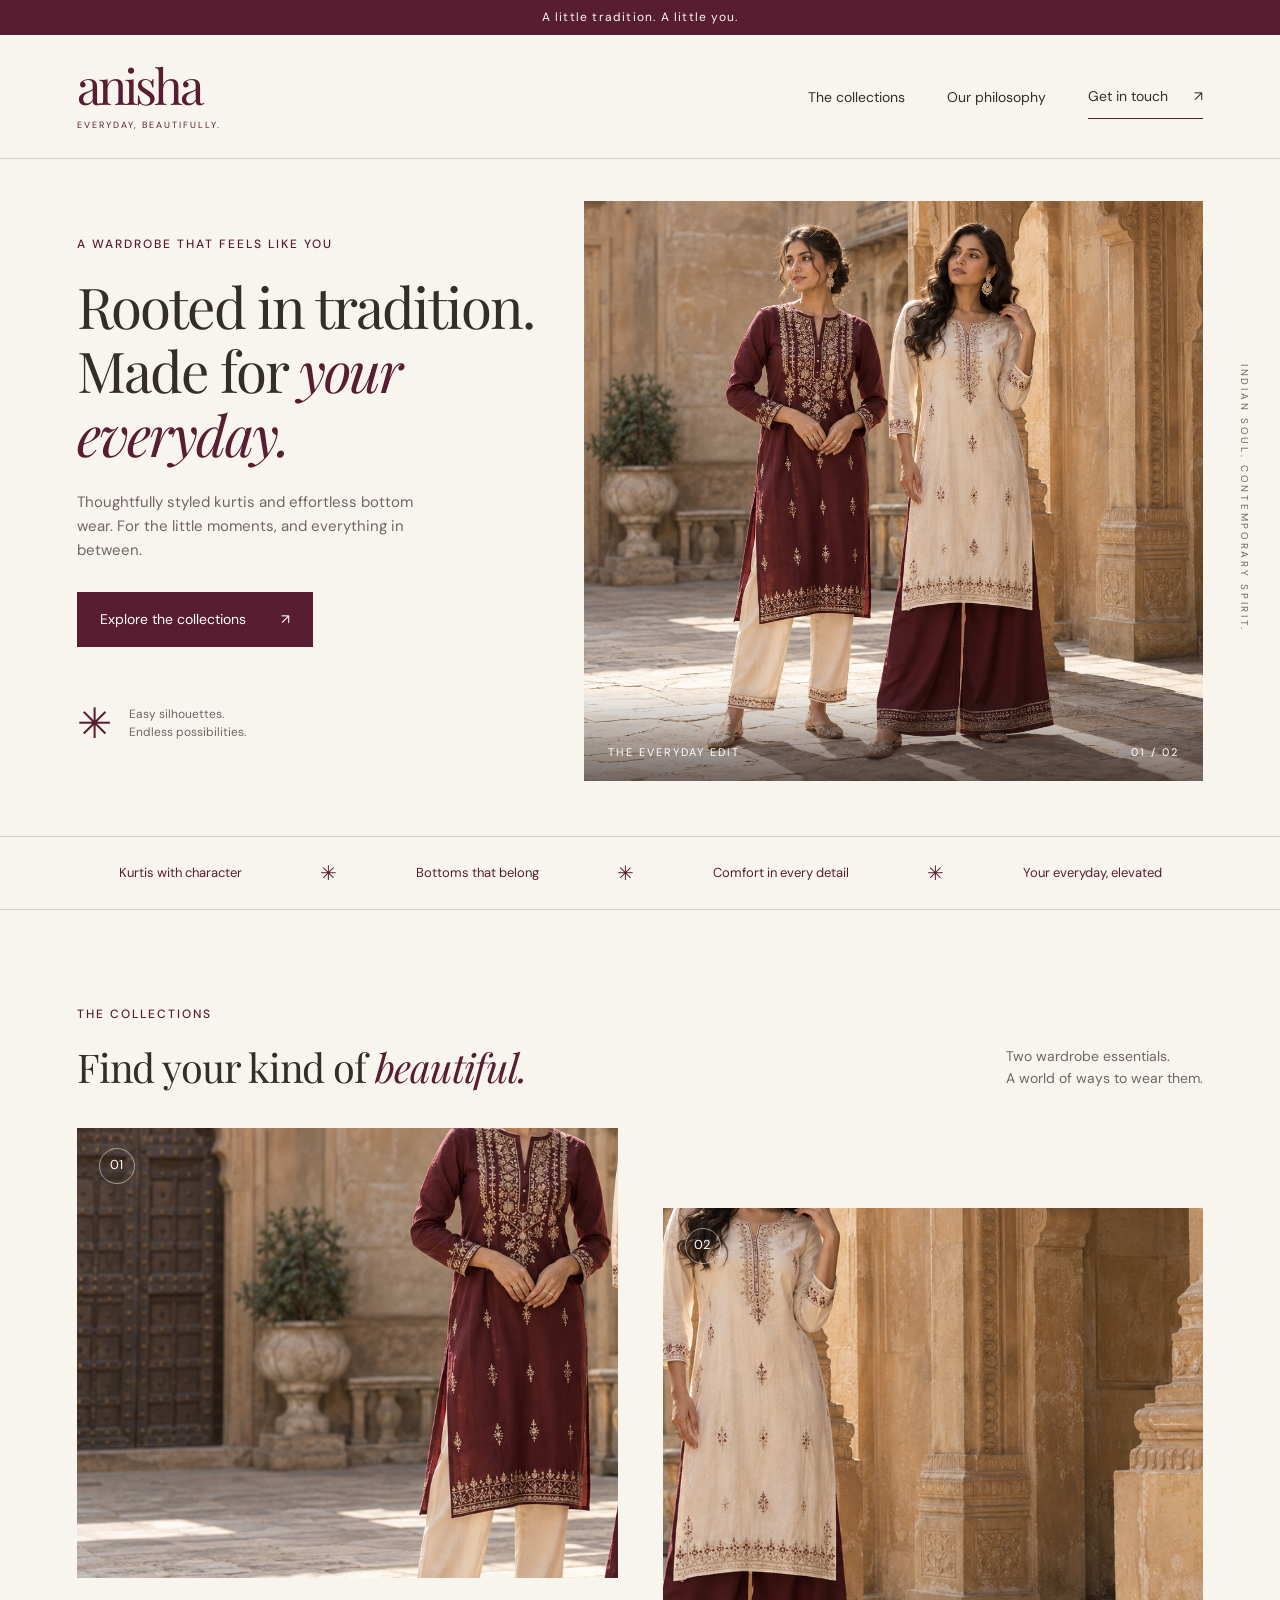
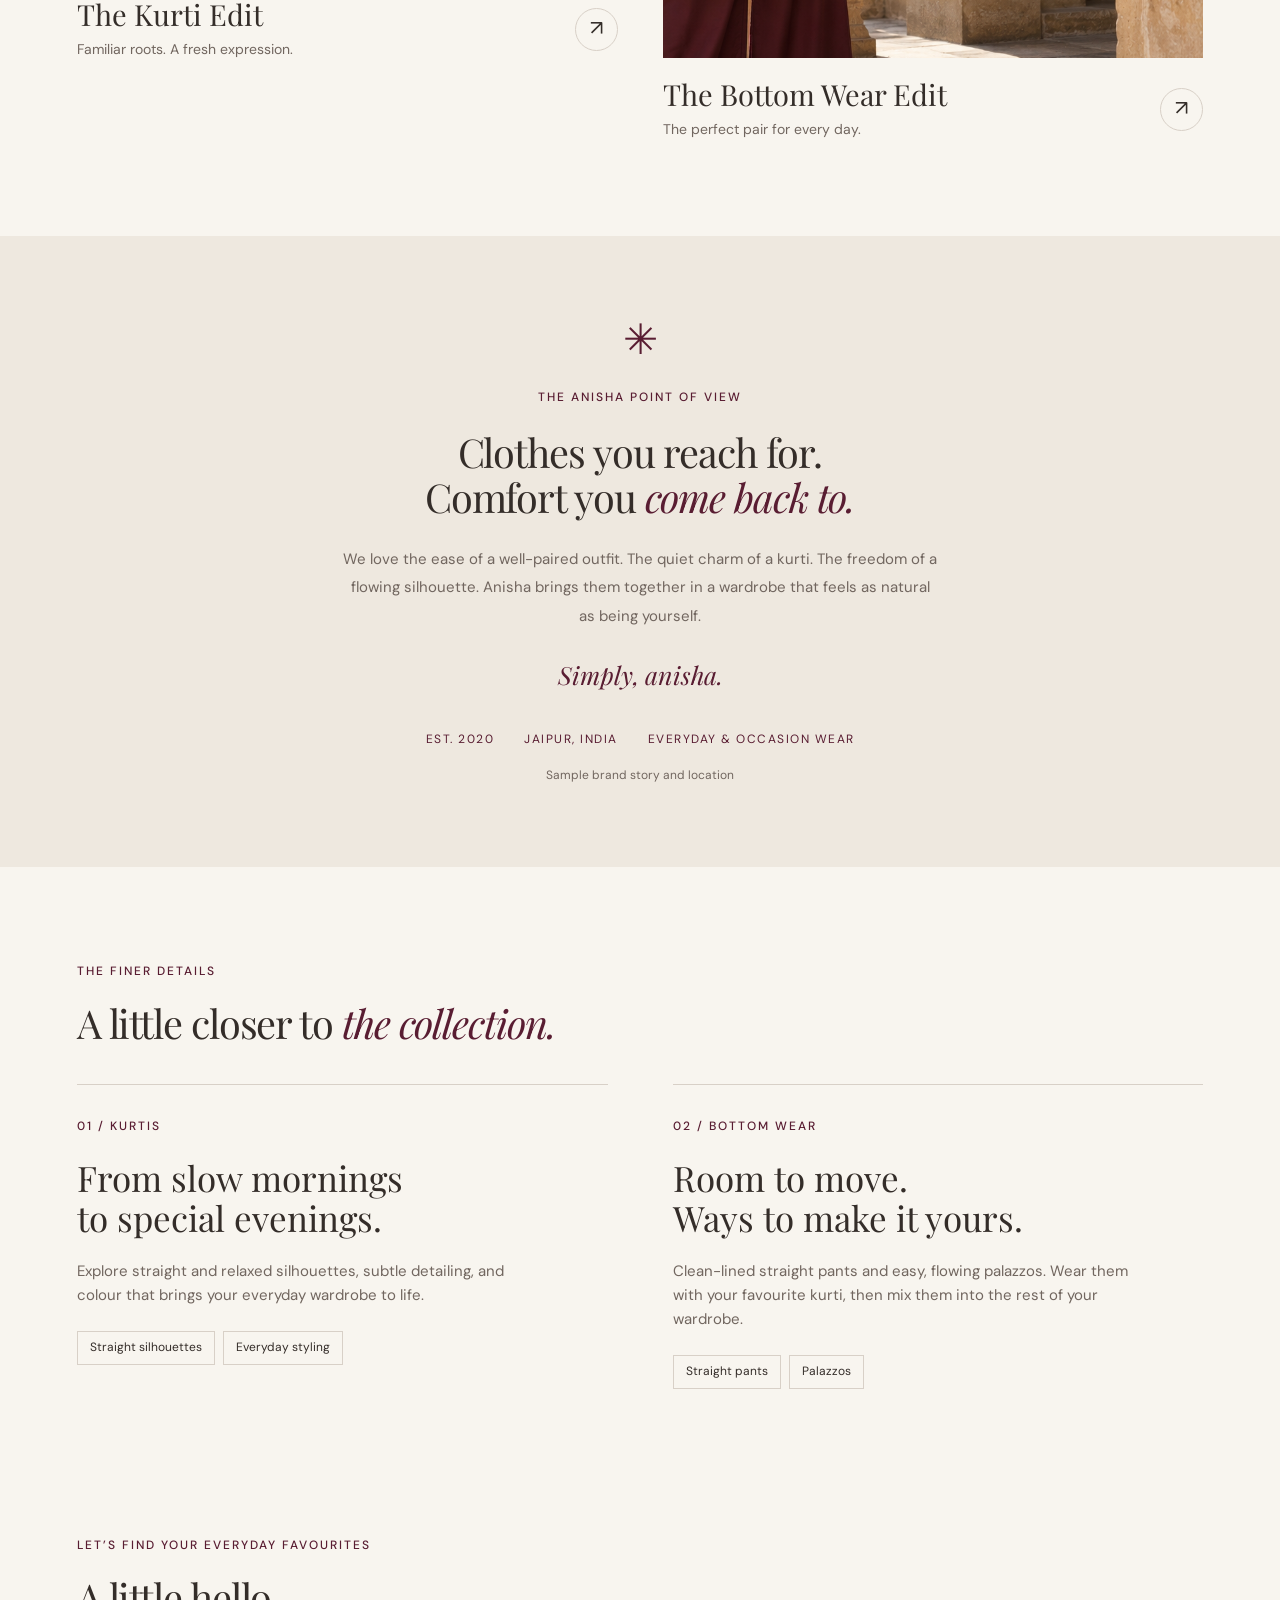
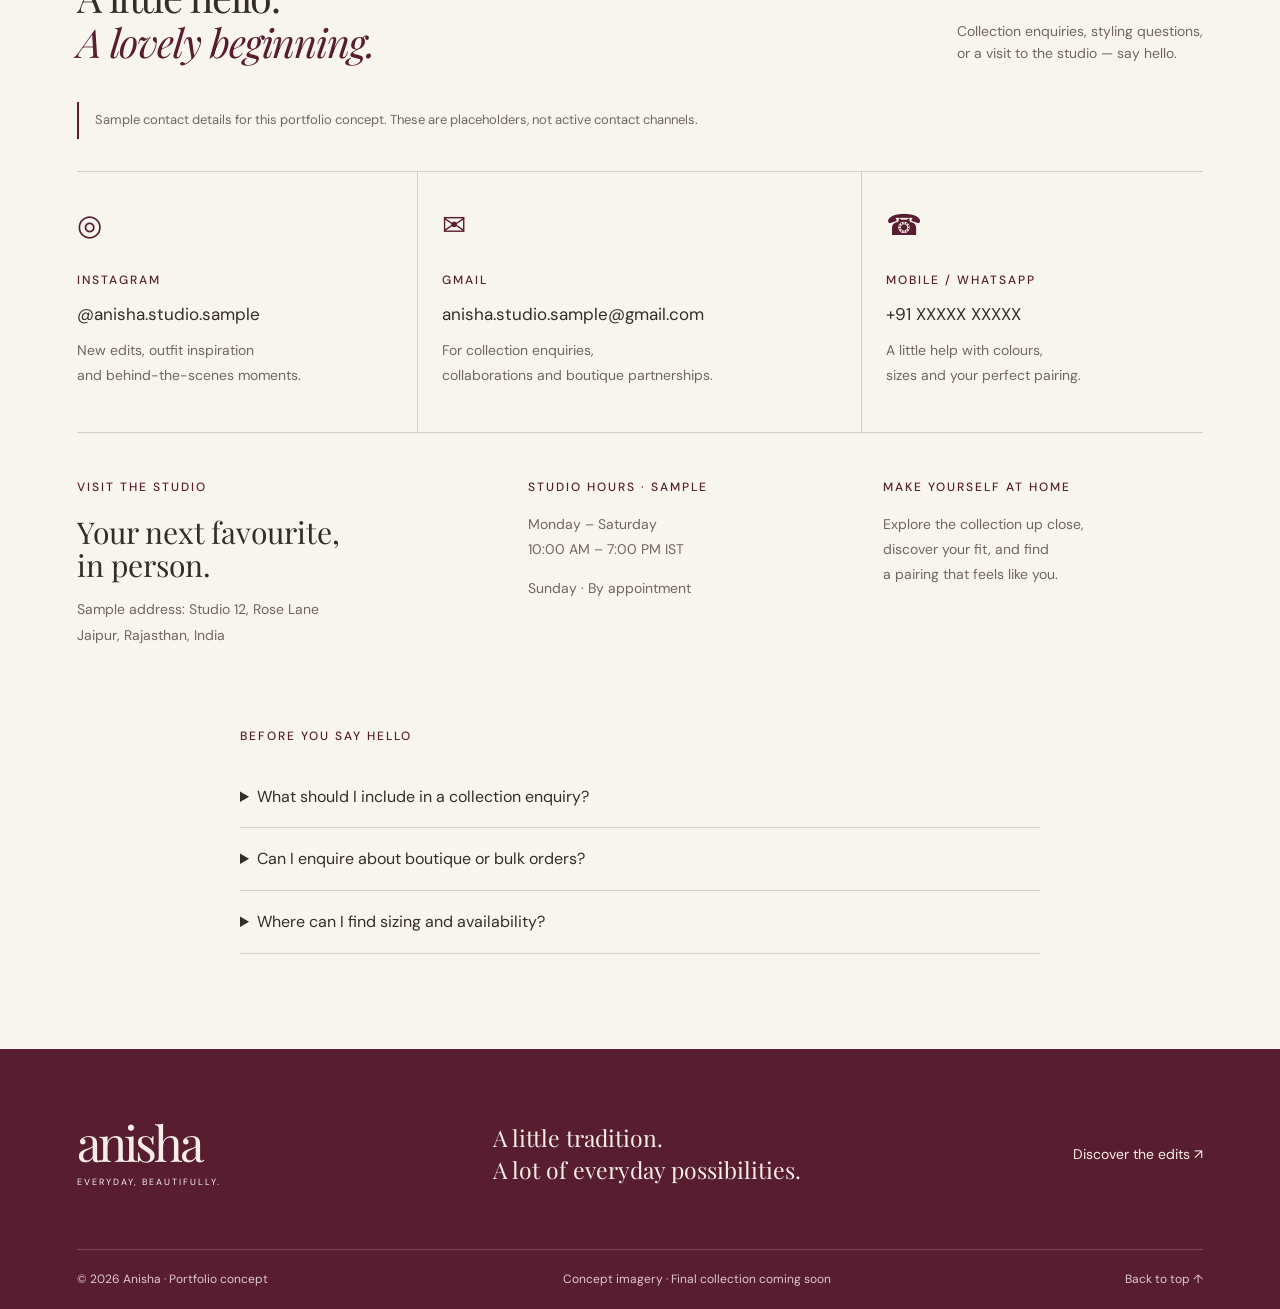
==== index.html @ b3d6064c "Add files via upload first" ====
<!doctype html>
<html lang="en"><head><meta charset="UTF-8"><meta name="viewport" content="width=device-width, initial-scale=1"><title>Anisha — Everyday, beautifully.</title><meta name="description" content="Discover Anisha: an editorial collection of kurtis, straight pants and flowing palazzos."><link rel="stylesheet" href="style.css"></head>
<body><a class="skip" href="#collections">Skip to collections</a><div class="announcement">A little tradition. A little you.</div><header><a class="logo" href="#" aria-label="Anisha home">anisha<span>EVERYDAY, BEAUTIFULLY.</span></a><nav aria-label="Main navigation"><a href="#collections">The collections</a><a href="#philosophy">Our philosophy</a><a class="nav-cta" href="#contact">Get in touch <span>↗</span></a></nav></header>
<main><section class="hero"><div class="hero-copy"><span class="eyebrow">A WARDROBE THAT FEELS LIKE YOU</span><h1>Rooted in tradition.<br>Made for <em>your<br>everyday.</em></h1><p>Thoughtfully styled kurtis and effortless bottom wear. For the little moments, and everything in between.</p><a class="button" href="#collections">Explore the collections <span>↗</span></a><div class="hero-note"><span class="flower">✳</span><span>Easy silhouettes.<br>Endless possibilities.</span></div></div><div class="hero-photo"><img src="editorial.png" alt="Two women styling a burgundy kurti with ivory straight pants and an ivory kurti with wine palazzos" fetchpriority="high"><span class="photo-caption">THE EVERYDAY EDIT <i>01 / 02</i></span></div><div class="vertical">INDIAN SOUL. CONTEMPORARY SPIRIT.</div></section>
<div class="ribbon"><span>Kurtis with character</span><b>✳</b><span>Bottoms that belong</span><b>✳</b><span>Comfort in every detail</span><b>✳</b><span>Your everyday, elevated</span></div>
<section class="collections section" id="collections"><div class="section-heading"><div><span class="eyebrow">THE COLLECTIONS</span><h2>Find your kind of <em>beautiful.</em></h2></div><p>Two wardrobe essentials.<br>A world of ways to wear them.</p></div><div class="collection-grid"><article><div class="collection-photo kurti"><img src="editorial.png" alt="Burgundy embroidered kurti paired with ivory trousers" loading="lazy"><span class="number">01</span></div><div class="collection-caption"><div><h3>The Kurti Edit</h3><p>Familiar roots. A fresh expression.</p></div><a href="#kurti-detail" aria-label="Read about the Kurti Edit">↗</a></div></article><article class="bottom-card"><div class="collection-photo bottoms"><img src="editorial.png" alt="Flowing wine palazzo pants styled with a light kurti" loading="lazy"><span class="number">02</span></div><div class="collection-caption"><div><h3>The Bottom Wear Edit</h3><p>The perfect pair for every day.</p></div><a href="#bottom-detail" aria-label="Read about the Bottom Wear Edit">↗</a></div></article></div></section>
<section class="philosophy" id="philosophy"><span class="flower">✳</span><span class="eyebrow">THE ANISHA POINT OF VIEW</span><h2>Clothes you reach for.<br>Comfort you <em>come back to.</em></h2><p>We love the ease of a well-paired outfit. The quiet charm of a kurti. The freedom of a flowing silhouette. Anisha brings them together in a wardrobe that feels as natural as being yourself.</p><span class="signature">Simply, anisha.</span><div class="heritage"><span>EST. 2020</span><span>JAIPUR, INDIA</span><span>EVERYDAY & OCCASION WEAR</span></div><small class="sample-note">Sample brand story and location</small></section>
<section class="section details" id="details"><div class="section-heading"><div><span class="eyebrow">THE FINER DETAILS</span><h2>A little closer to <em>the collection.</em></h2></div></div><div class="detail-grid"><article id="kurti-detail"><span class="eyebrow">01 / KURTIS</span><h3>From slow mornings<br>to special evenings.</h3><p>Explore straight and relaxed silhouettes, subtle detailing, and colour that brings your everyday wardrobe to life.</p><div class="tags"><span>Straight silhouettes</span><span>Everyday styling</span></div></article><article id="bottom-detail"><span class="eyebrow">02 / BOTTOM WEAR</span><h3>Room to move.<br>Ways to make it yours.</h3><p>Clean-lined straight pants and easy, flowing palazzos. Wear them with your favourite kurti, then mix them into the rest of your wardrobe.</p><div class="tags"><span>Straight pants</span><span>Palazzos</span></div></article></div></section><section class="contact section" id="contact"><div class="section-heading"><div><span class="eyebrow">LET’S FIND YOUR EVERYDAY FAVOURITES</span><h2>A little hello.<br><em>A lovely beginning.</em></h2></div><p>Collection enquiries, styling questions,<br>or a visit to the studio — say hello.</p></div><p class="sample-banner">Sample contact details for this portfolio concept. These are placeholders, not active contact channels.</p><div class="contact-grid"><article><span class="contact-icon" aria-hidden="true">◎</span><span class="eyebrow">INSTAGRAM</span><h3>@anisha.studio.sample</h3><p>New edits, outfit inspiration<br>and behind-the-scenes moments.</p></article><article><span class="contact-icon" aria-hidden="true">✉</span><span class="eyebrow">GMAIL</span><h3>anisha.studio.sample@gmail.com</h3><p>For collection enquiries,<br>collaborations and boutique partnerships.</p></article><article><span class="contact-icon" aria-hidden="true">☎</span><span class="eyebrow">MOBILE / WHATSAPP</span><h3>+91 XXXXX XXXXX</h3><p>A little help with colours,<br>sizes and your perfect pairing.</p></article></div><div class="studio-info"><div><span class="eyebrow">VISIT THE STUDIO</span><h3>Your next favourite,<br>in person.</h3><p>Sample address: Studio 12, Rose Lane<br>Jaipur, Rajasthan, India</p></div><div><span class="eyebrow">STUDIO HOURS · SAMPLE</span><p>Monday – Saturday<br>10:00 AM – 7:00 PM IST</p><p>Sunday · By appointment</p></div><div><span class="eyebrow">MAKE YOURSELF AT HOME</span><p>Explore the collection up close,<br>discover your fit, and find<br>a pairing that feels like you.</p></div></div><div class="faq"><span class="eyebrow">BEFORE YOU SAY HELLO</span><details><summary>What should I include in a collection enquiry?</summary><p>Share the style you love, your preferred colour and size, and any date you have in mind. A screenshot of the look helps too.</p></details><details><summary>Can I enquire about boutique or bulk orders?</summary><p>Yes — include the styles, approximate quantities, your location and preferred timeline so the enquiry can be discussed in detail.</p></details><details><summary>Where can I find sizing and availability?</summary><p>Size guides, current availability and order terms will be added with the final collection. The clothing shown here is concept imagery.</p></details></div></section></main>
<footer><div class="footer-top"><a class="logo" href="#">anisha<span>EVERYDAY, BEAUTIFULLY.</span></a><p>A little tradition.<br>A lot of everyday possibilities.</p><a href="#collections">Discover the edits ↗</a></div><div class="footer-bottom"><span>© 2026 Anisha · Portfolio concept</span><span>Concept imagery · Final collection coming soon</span><a href="#">Back to top ↑</a></div></footer></body></html>
---- style.css ----
@import url('https://fonts.googleapis.com/css2?family=DM+Sans:wght@400;500;600&family=Playfair+Display:ital,wght@0,400;0,500;1,400;1,500&display=swap');
:root{--paper:#f8f5ef;--wine:#591d32;--ink:#342d29;--muted:#71665f;--line:#d8d0c7}*{box-sizing:border-box}html{scroll-behavior:smooth;scroll-padding-top:28px}body{margin:0;background:var(--paper);color:var(--ink);font:16px/1.6 'DM Sans',sans-serif}a{color:inherit;text-decoration:none}a:focus-visible{outline:2px solid var(--wine);outline-offset:6px}.skip{position:fixed;top:-100px;background:white;padding:12px;z-index:10}.skip:focus{top:0}.announcement{text-align:center;background:var(--wine);color:#fff7ed;font-size:12px;letter-spacing:1.2px;padding:8px}header{max-width:1600px;margin:auto;display:flex;align-items:center;justify-content:space-between;padding:25px 6%;border-bottom:1px solid var(--line)}.logo{font-family:'Playfair Display',serif;font-size:49px;line-height:1;letter-spacing:-3px;color:var(--wine)}.logo span{display:block;font:9px/1.7 'DM Sans',sans-serif;letter-spacing:2px;margin-top:9px}nav{display:flex;align-items:center;gap:42px;font-size:14px}nav a:hover,.footer-top>a:last-child:hover{text-decoration:underline;text-underline-offset:6px}.nav-cta{border-bottom:1px solid var(--wine);padding:10px 0}.nav-cta span{margin-left:22px}.hero{max-width:1600px;margin:auto;display:grid;grid-template-columns:45% 55%;padding:42px 6% 55px;position:relative;align-items:center}.eyebrow{display:block;font-size:12px;font-weight:500;letter-spacing:2px;color:var(--wine)}h1,h2,h3{font-family:'Playfair Display',Georgia,serif;font-weight:400;line-height:1.13;margin:20px 0}h1{font-size:clamp(42px,4.4vw,72px);letter-spacing:-2px}em{font-weight:400;color:var(--wine)}.hero-copy{padding:32px 24px 25px 0}.hero-copy p{max-width:350px;color:var(--muted);margin:25px 0 30px;font-size:15px}.button{display:inline-flex;gap:35px;align-items:center;background:var(--wine);color:white;font-size:14px;padding:16px 23px;transition:background .2s}.button:hover{background:#7c314b}.hero-note{margin-top:45px;display:flex;align-items:center;gap:17px;font-size:12px;line-height:1.5;color:var(--muted)}.flower{font-size:42px;color:var(--wine);font-weight:400}.hero-photo{height:580px;position:relative;background:#d6c7b7;overflow:hidden}.hero-photo img{width:100%;height:100%;object-fit:cover;object-position:center}.photo-caption{position:absolute;bottom:0;left:0;right:0;background:linear-gradient(transparent,#291b18a8);padding:55px 24px 20px;color:white;font-size:11px;letter-spacing:2px}.photo-caption i{float:right;font-style:normal}.vertical{position:absolute;right:2.2%;writing-mode:vertical-rl;font-size:10px;letter-spacing:2.7px;color:var(--muted)}.ribbon{border-block:1px solid var(--line);display:flex;justify-content:space-evenly;align-items:center;gap:24px;padding:20px 5%;font-size:13px;color:var(--wine)}.ribbon b{font-size:20px;font-weight:400}.section{max-width:1400px;padding:95px 6%;margin:auto}.section-heading{display:flex;justify-content:space-between;align-items:end;margin-bottom:38px;gap:25px}h2{font-size:clamp(32px,3.1vw,48px);letter-spacing:-1.1px;margin-bottom:0}.section-heading p{font-size:14px;color:var(--muted);margin:0}.collection-grid{display:grid;grid-template-columns:1fr 1fr;gap:45px}.bottom-card{margin-top:80px}.collection-photo{height:450px;overflow:hidden;position:relative;background:#dfd0bf}.collection-photo img{height:100%;width:200%;max-width:none;object-fit:cover}.bottoms img{transform:translateX(-50%)}.number{position:absolute;top:20px;left:22px;font-size:13px;color:white;border:1px solid #ffffff80;border-radius:50%;height:36px;width:36px;display:grid;place-items:center}.collection-caption{display:flex;align-items:center;justify-content:space-between;padding-top:20px}h3{font-size:29px;margin:0 0 8px}.collection-caption p{font-size:14px;color:var(--muted);margin:0}.collection-caption a{border:1px solid var(--line);border-radius:50%;height:43px;width:43px;display:grid;place-items:center;font-size:21px}.collection-caption a:hover{background:var(--wine);color:white}.philosophy{background:#eee8df;text-align:center;padding:70px 20px 80px}.philosophy .flower{display:block;margin-bottom:15px}.philosophy h2{margin:23px 0}.philosophy p{max-width:595px;margin:25px auto;color:var(--muted);font-size:15px;line-height:1.9}.signature{font-family:'Playfair Display',serif;font-style:italic;font-size:25px;color:var(--wine)}.detail-grid{display:grid;grid-template-columns:1fr 1fr;gap:65px}.detail-grid article{padding:32px 0;border-top:1px solid var(--line)}.detail-grid h3{margin:22px 0;font-size:35px}.detail-grid p{max-width:470px;color:var(--muted);font-size:15px}.tags{display:flex;flex-wrap:wrap;gap:8px;margin-top:24px}.tags span{border:1px solid var(--line);padding:6px 12px;font-size:12px}footer{background:var(--wine);color:#f8eee7;padding:50px 6% 20px}footer .logo{color:#f8eee7}.footer-top{display:flex;justify-content:space-between;align-items:center;padding-bottom:40px;gap:30px}.footer-top p{font-family:'Playfair Display',serif;font-size:23px;line-height:1.4}.footer-top>a:last-child{font-size:14px}.footer-bottom{border-top:1px solid #ffffff30;display:flex;justify-content:space-between;gap:20px;padding-top:20px;font-size:12px;color:#e0c6cf}@media(min-width:1600px){.hero-photo{height:660px}}@media(max-width:900px){nav{gap:20px}.hero{grid-template-columns:48% 52%;padding-inline:5%}.hero-photo{height:510px}h1{font-size:45px}.hero-copy p{font-size:14px}.hero-note{margin-top:27px}.vertical{display:none}.ribbon{gap:15px;font-size:11px}.collection-photo{height:350px}.section{padding:65px 5%}.collection-grid{gap:24px}.footer-bottom{flex-wrap:wrap}}@media(max-width:600px){header{padding:20px 6%}.logo{font-size:39px}.logo span{font-size:8px}nav{gap:18px;font-size:12px}nav .nav-cta{display:none}.hero{display:flex;flex-direction:column;align-items:stretch;padding:10px 6% 28px}.hero-copy{padding:30px 0}.eyebrow{font-size:10px;letter-spacing:1.6px}h1{font-size:48px;letter-spacing:-1.7px;margin-top:17px}h1 br:last-child{display:none}.hero-copy p{max-width:310px}.hero-note{display:none}.hero-photo{height:420px}.ribbon{flex-wrap:wrap;gap:6px 18px;padding:17px 6%}.ribbon b{display:none}.ribbon span{font-size:11px}.section-heading{display:block}.section-heading p{margin-top:20px}h2{font-size:35px}.collection-grid{grid-template-columns:1fr;gap:35px}.bottom-card{margin-top:0}.collection-photo{height:400px}.section{padding:52px 6%}.philosophy{padding:50px 6%}.detail-grid{grid-template-columns:1fr;gap:8px}.detail-grid h3{font-size:31px}.footer-top{align-items:start;flex-direction:column;gap:22px}.footer-top p{margin:0}.footer-bottom{flex-direction:column;gap:8px}}@media(prefers-reduced-motion:reduce){html{scroll-behavior:auto}*{transition:none!important}}
.heritage{display:flex;justify-content:center;gap:30px;margin:35px 0 12px;font-size:12px;letter-spacing:1.5px;color:var(--wine)}.sample-note{color:var(--muted);font-size:12px}.contact{padding-top:20px}.sample-banner{font-size:13px;color:var(--muted);border-left:2px solid var(--wine);padding:8px 16px;margin-bottom:32px}.contact-grid{display:grid;grid-template-columns:1fr 1.3fr 1fr;border-block:1px solid var(--line)}.contact-grid article{padding:30px 24px;border-right:1px solid var(--line);min-width:0}.contact-grid article:first-child{padding-left:0}.contact-grid article:last-child{border:0}.contact-icon{display:block;font-size:29px;color:var(--wine);margin-bottom:22px}.contact-grid h3{font-family:'DM Sans',sans-serif;font-size:17px;overflow-wrap:anywhere;margin-top:15px}.contact-grid p,.studio-info p,.faq p{font-size:14px;color:var(--muted);line-height:1.8}.studio-info{display:grid;grid-template-columns:1.3fr 1fr 1fr;gap:35px;padding:45px 0}.studio-info h3{margin-top:18px;font-size:30px}.faq{max-width:800px;margin:20px auto 0}.faq>.eyebrow{margin-bottom:20px}.faq details{border-bottom:1px solid var(--line);padding:18px 0}.faq summary{cursor:pointer;font-size:16px}.faq summary:focus-visible{outline:2px solid var(--wine);outline-offset:5px}.faq p{margin-bottom:0}@media(max-width:700px){.heritage{flex-wrap:wrap;gap:10px 20px}.contact-grid,.studio-info{grid-template-columns:1fr}.contact-grid article,.contact-grid article:first-child{padding:24px 0;border-right:0;border-bottom:1px solid var(--line)}.studio-info{gap:18px}.contact-grid h3{font-size:18px}.contact .section-heading p{margin-top:20px}}
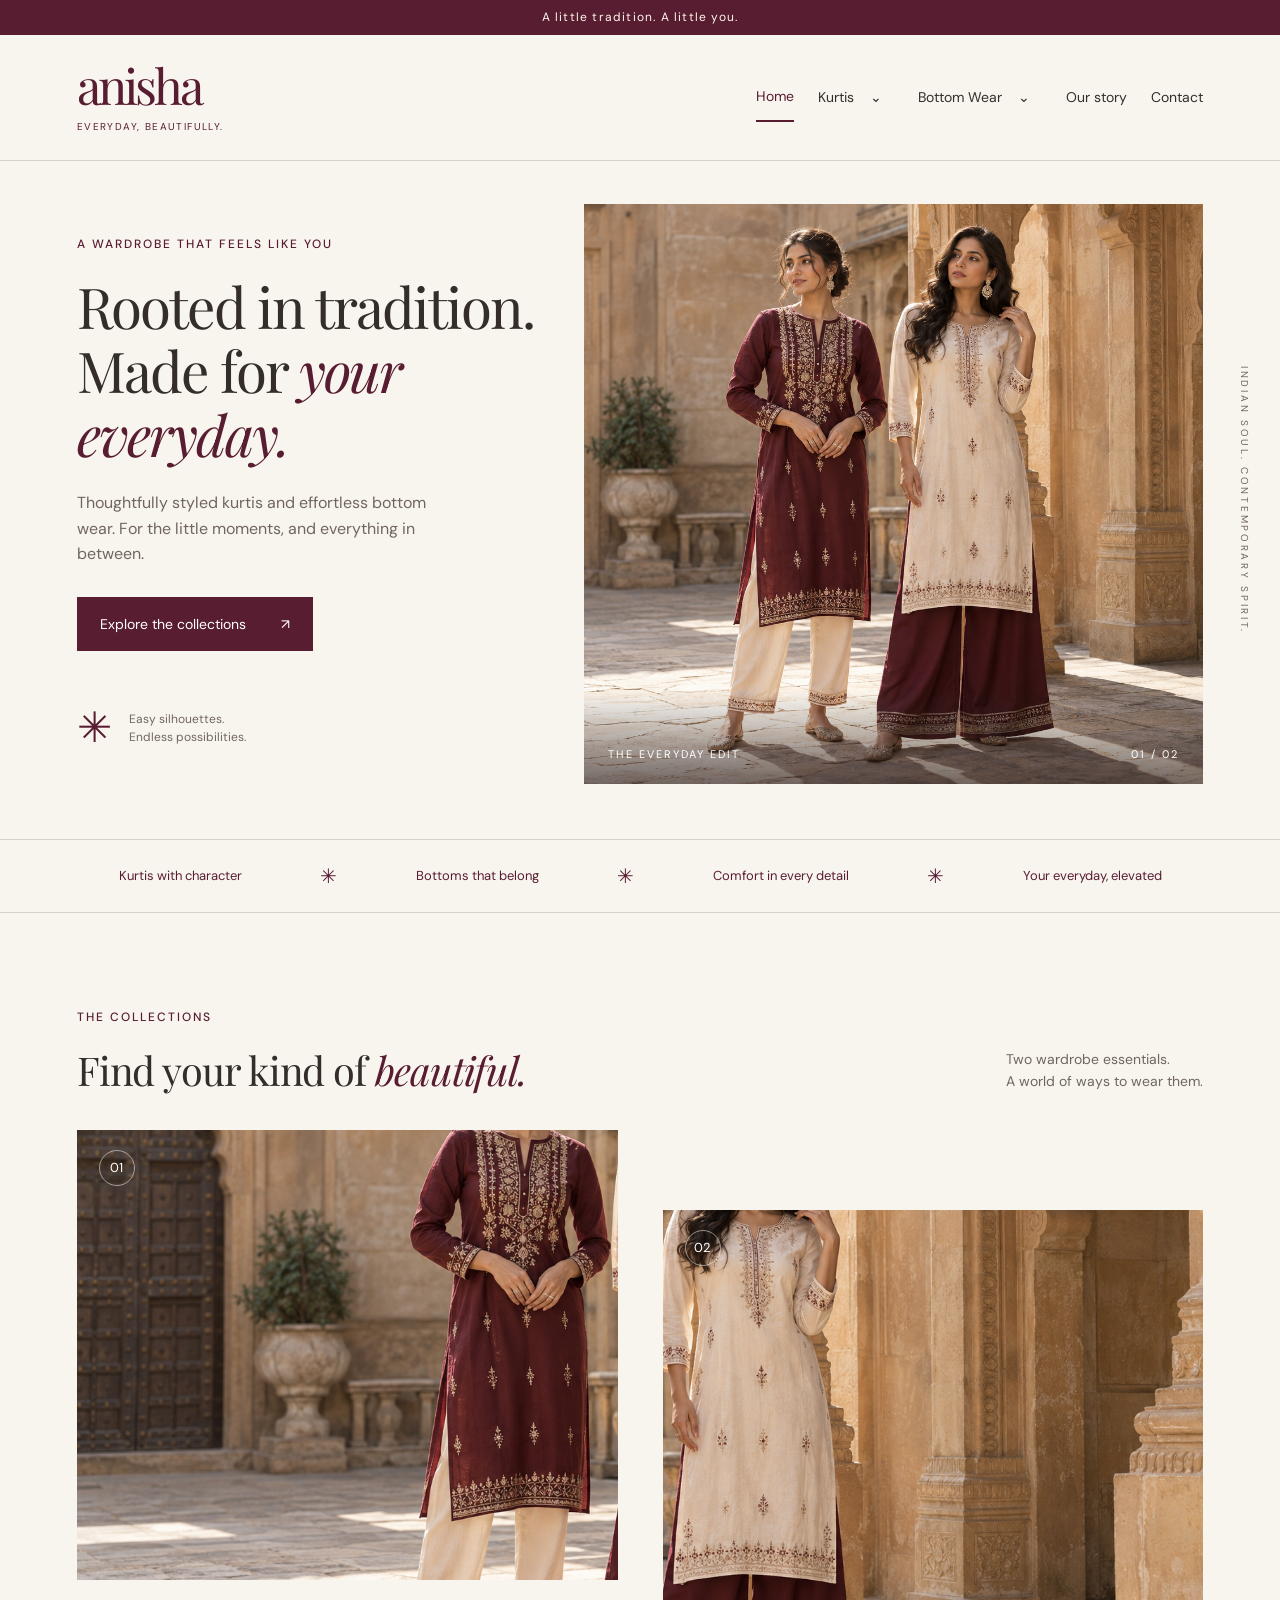
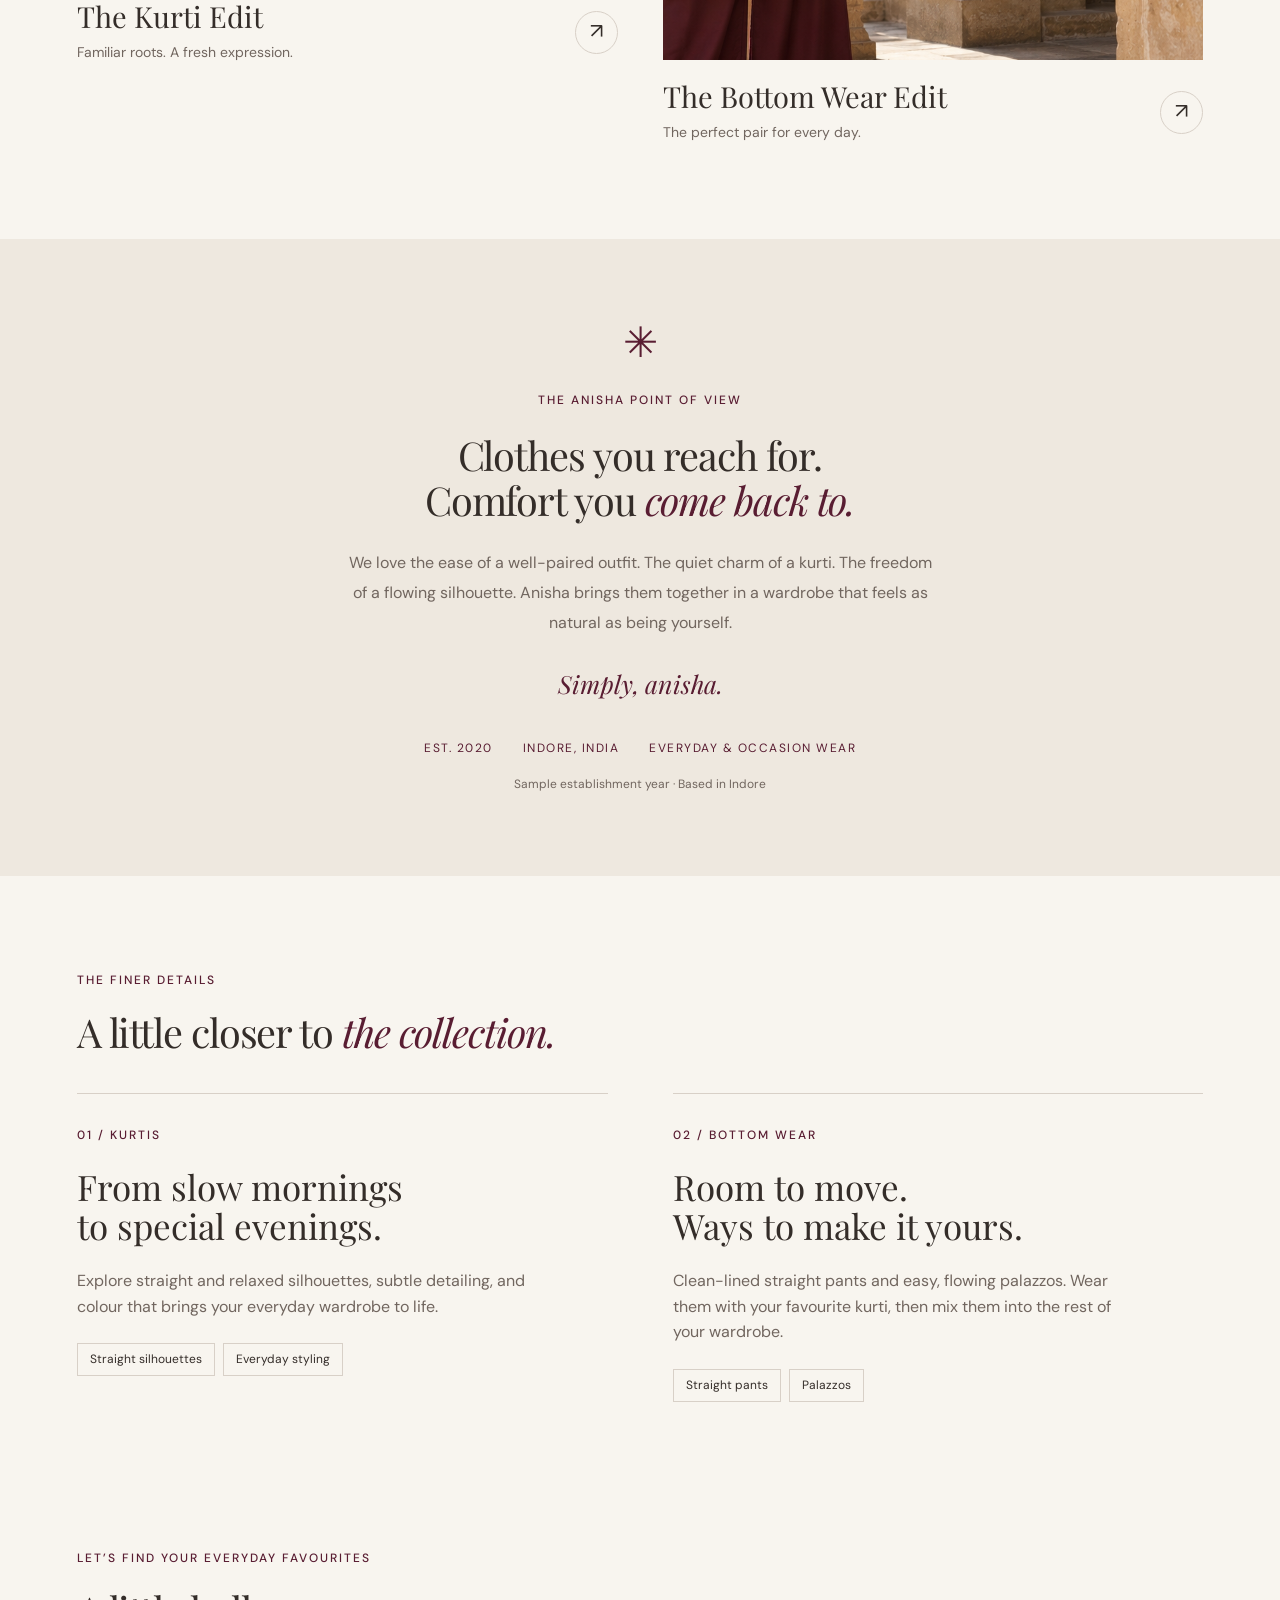
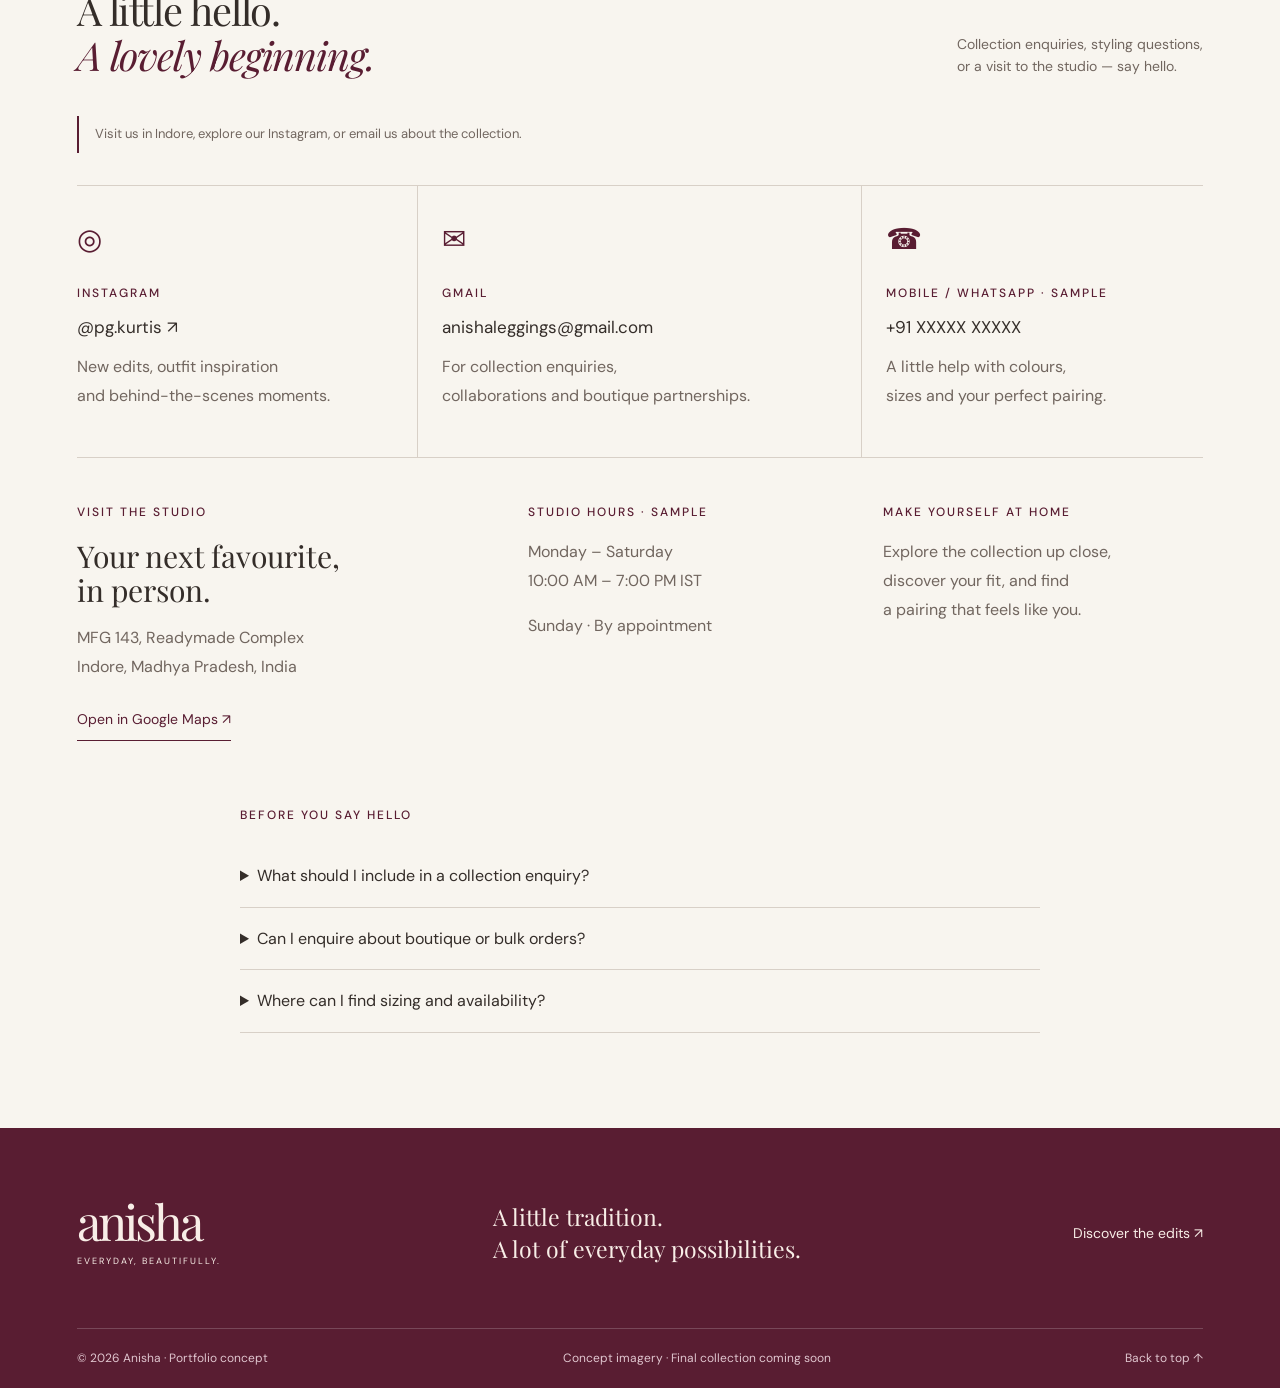
==== commit 8acdfd81: "Add files via upload new new new" ====
--- a/index.html
+++ b/index.html
@@ -1,10 +1,11 @@
 <!doctype html>
 <html lang="en"><head><meta charset="UTF-8"><meta name="viewport" content="width=device-width, initial-scale=1"><title>Anisha — Everyday, beautifully.</title><meta name="description" content="Discover Anisha: an editorial collection of kurtis, straight pants and flowing palazzos."><link rel="stylesheet" href="style.css"></head>
-<body><a class="skip" href="#collections">Skip to collections</a><div class="announcement">A little tradition. A little you.</div><header><a class="logo" href="#" aria-label="Anisha home">anisha<span>EVERYDAY, BEAUTIFULLY.</span></a><nav aria-label="Main navigation"><a href="#collections">The collections</a><a href="#philosophy">Our philosophy</a><a class="nav-cta" href="#contact">Get in touch <span>↗</span></a></nav></header>
+<body><a class="skip" href="#collections">Skip to collections</a><div class="announcement">A little tradition. A little you.</div><header class="site-header"><a class="logo" href="index.html" aria-label="Anisha home">anisha<span>EVERYDAY, BEAUTIFULLY.</span></a><nav class="desktop-nav" aria-label="Main navigation"><a href="index.html" aria-current="page">Home</a><div class="nav-category"><a href="kurtis.html" >Kurtis</a><details><summary aria-label="Show Kurti edits">⌄</summary><div class="nav-dropdown"><a href="kurtis.html#everyday">Everyday Edit</a><a href="kurtis.html#office">Office Edit</a><a href="kurtis.html#festive">Festive Edit</a><a href="kurtis.html#occasion">Occasion Edit</a><a href="kurtis.html#weekend">Weekend Edit</a><a href="kurtis.html#summer">Summer Edit</a></div></details></div><div class="nav-category"><a href="bottom-wear.html" >Bottom Wear</a><details><summary aria-label="Show Bottom Wear edits">⌄</summary><div class="nav-dropdown"><a href="bottom-wear.html#everyday">Everyday Edit</a><a href="bottom-wear.html#office">Office Edit</a><a href="bottom-wear.html#festive">Festive Edit</a><a href="bottom-wear.html#occasion">Occasion Edit</a><a href="bottom-wear.html#weekend">Weekend Edit</a><a href="bottom-wear.html#summer">Summer Edit</a></div></details></div><a href="index.html#philosophy">Our story</a><a href="index.html#contact">Contact</a></nav><details class="mobile-nav"><summary>Menu <span aria-hidden="true">☰</span></summary><nav aria-label="Mobile navigation"><a href="index.html">Home</a><a href="kurtis.html" >All Kurtis</a><div class="mobile-edits"><a href="kurtis.html#everyday">Everyday Edit</a><a href="kurtis.html#office">Office Edit</a><a href="kurtis.html#festive">Festive Edit</a><a href="kurtis.html#occasion">Occasion Edit</a><a href="kurtis.html#weekend">Weekend Edit</a><a href="kurtis.html#summer">Summer Edit</a></div><a href="bottom-wear.html" >All Bottom Wear</a><div class="mobile-edits"><a href="bottom-wear.html#everyday">Everyday Edit</a><a href="bottom-wear.html#office">Office Edit</a><a href="bottom-wear.html#festive">Festive Edit</a><a href="bottom-wear.html#occasion">Occasion Edit</a><a href="bottom-wear.html#weekend">Weekend Edit</a><a href="bottom-wear.html#summer">Summer Edit</a></div><a href="index.html#philosophy">Our story</a><a href="index.html#contact">Contact</a></nav></details></header>
 <main><section class="hero"><div class="hero-copy"><span class="eyebrow">A WARDROBE THAT FEELS LIKE YOU</span><h1>Rooted in tradition.<br>Made for <em>your<br>everyday.</em></h1><p>Thoughtfully styled kurtis and effortless bottom wear. For the little moments, and everything in between.</p><a class="button" href="#collections">Explore the collections <span>↗</span></a><div class="hero-note"><span class="flower">✳</span><span>Easy silhouettes.<br>Endless possibilities.</span></div></div><div class="hero-photo"><img src="editorial.png" alt="Two women styling a burgundy kurti with ivory straight pants and an ivory kurti with wine palazzos" fetchpriority="high"><span class="photo-caption">THE EVERYDAY EDIT <i>01 / 02</i></span></div><div class="vertical">INDIAN SOUL. CONTEMPORARY SPIRIT.</div></section>
 <div class="ribbon"><span>Kurtis with character</span><b>✳</b><span>Bottoms that belong</span><b>✳</b><span>Comfort in every detail</span><b>✳</b><span>Your everyday, elevated</span></div>
-<section class="collections section" id="collections"><div class="section-heading"><div><span class="eyebrow">THE COLLECTIONS</span><h2>Find your kind of <em>beautiful.</em></h2></div><p>Two wardrobe essentials.<br>A world of ways to wear them.</p></div><div class="collection-grid"><article><div class="collection-photo kurti"><img src="editorial.png" alt="Burgundy embroidered kurti paired with ivory trousers" loading="lazy"><span class="number">01</span></div><div class="collection-caption"><div><h3>The Kurti Edit</h3><p>Familiar roots. A fresh expression.</p></div><a href="#kurti-detail" aria-label="Read about the Kurti Edit">↗</a></div></article><article class="bottom-card"><div class="collection-photo bottoms"><img src="editorial.png" alt="Flowing wine palazzo pants styled with a light kurti" loading="lazy"><span class="number">02</span></div><div class="collection-caption"><div><h3>The Bottom Wear Edit</h3><p>The perfect pair for every day.</p></div><a href="#bottom-detail" aria-label="Read about the Bottom Wear Edit">↗</a></div></article></div></section>
-<section class="philosophy" id="philosophy"><span class="flower">✳</span><span class="eyebrow">THE ANISHA POINT OF VIEW</span><h2>Clothes you reach for.<br>Comfort you <em>come back to.</em></h2><p>We love the ease of a well-paired outfit. The quiet charm of a kurti. The freedom of a flowing silhouette. Anisha brings them together in a wardrobe that feels as natural as being yourself.</p><span class="signature">Simply, anisha.</span><div class="heritage"><span>EST. 2020</span><span>JAIPUR, INDIA</span><span>EVERYDAY & OCCASION WEAR</span></div><small class="sample-note">Sample brand story and location</small></section>
-<section class="section details" id="details"><div class="section-heading"><div><span class="eyebrow">THE FINER DETAILS</span><h2>A little closer to <em>the collection.</em></h2></div></div><div class="detail-grid"><article id="kurti-detail"><span class="eyebrow">01 / KURTIS</span><h3>From slow mornings<br>to special evenings.</h3><p>Explore straight and relaxed silhouettes, subtle detailing, and colour that brings your everyday wardrobe to life.</p><div class="tags"><span>Straight silhouettes</span><span>Everyday styling</span></div></article><article id="bottom-detail"><span class="eyebrow">02 / BOTTOM WEAR</span><h3>Room to move.<br>Ways to make it yours.</h3><p>Clean-lined straight pants and easy, flowing palazzos. Wear them with your favourite kurti, then mix them into the rest of your wardrobe.</p><div class="tags"><span>Straight pants</span><span>Palazzos</span></div></article></div></section><section class="contact section" id="contact"><div class="section-heading"><div><span class="eyebrow">LET’S FIND YOUR EVERYDAY FAVOURITES</span><h2>A little hello.<br><em>A lovely beginning.</em></h2></div><p>Collection enquiries, styling questions,<br>or a visit to the studio — say hello.</p></div><p class="sample-banner">Sample contact details for this portfolio concept. These are placeholders, not active contact channels.</p><div class="contact-grid"><article><span class="contact-icon" aria-hidden="true">◎</span><span class="eyebrow">INSTAGRAM</span><h3>@anisha.studio.sample</h3><p>New edits, outfit inspiration<br>and behind-the-scenes moments.</p></article><article><span class="contact-icon" aria-hidden="true">✉</span><span class="eyebrow">GMAIL</span><h3>anisha.studio.sample@gmail.com</h3><p>For collection enquiries,<br>collaborations and boutique partnerships.</p></article><article><span class="contact-icon" aria-hidden="true">☎</span><span class="eyebrow">MOBILE / WHATSAPP</span><h3>+91 XXXXX XXXXX</h3><p>A little help with colours,<br>sizes and your perfect pairing.</p></article></div><div class="studio-info"><div><span class="eyebrow">VISIT THE STUDIO</span><h3>Your next favourite,<br>in person.</h3><p>Sample address: Studio 12, Rose Lane<br>Jaipur, Rajasthan, India</p></div><div><span class="eyebrow">STUDIO HOURS · SAMPLE</span><p>Monday – Saturday<br>10:00 AM – 7:00 PM IST</p><p>Sunday · By appointment</p></div><div><span class="eyebrow">MAKE YOURSELF AT HOME</span><p>Explore the collection up close,<br>discover your fit, and find<br>a pairing that feels like you.</p></div></div><div class="faq"><span class="eyebrow">BEFORE YOU SAY HELLO</span><details><summary>What should I include in a collection enquiry?</summary><p>Share the style you love, your preferred colour and size, and any date you have in mind. A screenshot of the look helps too.</p></details><details><summary>Can I enquire about boutique or bulk orders?</summary><p>Yes — include the styles, approximate quantities, your location and preferred timeline so the enquiry can be discussed in detail.</p></details><details><summary>Where can I find sizing and availability?</summary><p>Size guides, current availability and order terms will be added with the final collection. The clothing shown here is concept imagery.</p></details></div></section></main>
+<section class="collections section" id="collections"><div class="section-heading"><div><span class="eyebrow">THE COLLECTIONS</span><h2>Find your kind of <em>beautiful.</em></h2></div><p>Two wardrobe essentials.<br>A world of ways to wear them.</p></div><div class="collection-grid"><article><div class="collection-photo kurti"><img src="editorial.png" alt="Burgundy embroidered kurti paired with ivory trousers" loading="lazy"><span class="number">01</span></div><div class="collection-caption"><div><h3>The Kurti Edit</h3><p>Familiar roots. A fresh expression.</p></div><a href="kurtis.html" aria-label="Read about the Kurti Edit">↗</a></div></article><article class="bottom-card"><div class="collection-photo bottoms"><img src="editorial.png" alt="Flowing wine palazzo pants styled with a light kurti" loading="lazy"><span class="number">02</span></div><div class="collection-caption"><div><h3>The Bottom Wear Edit</h3><p>The perfect pair for every day.</p></div><a href="bottom-wear.html" aria-label="Read about the Bottom Wear Edit">↗</a></div></article></div></section>
+<section class="philosophy" id="philosophy"><span class="flower">✳</span><span class="eyebrow">THE ANISHA POINT OF VIEW</span><h2>Clothes you reach for.<br>Comfort you <em>come back to.</em></h2><p>We love the ease of a well-paired outfit. The quiet charm of a kurti. The freedom of a flowing silhouette. Anisha brings them together in a wardrobe that feels as natural as being yourself.</p><span class="signature">Simply, anisha.</span><div class="heritage"><span>EST. 2020</span><span>INDORE, INDIA</span><span>EVERYDAY & OCCASION WEAR</span></div><small class="sample-note">Sample establishment year · Based in Indore</small></section>
+<section class="section details" id="details"><div class="section-heading"><div><span class="eyebrow">THE FINER DETAILS</span><h2>A little closer to <em>the collection.</em></h2></div></div><div class="detail-grid"><article id="kurti-detail"><span class="eyebrow">01 / KURTIS</span><h3>From slow mornings<br>to special evenings.</h3><p>Explore straight and relaxed silhouettes, subtle detailing, and colour that brings your everyday wardrobe to life.</p><div class="tags"><span>Straight silhouettes</span><span>Everyday styling</span></div></article><article id="bottom-detail"><span class="eyebrow">02 / BOTTOM WEAR</span><h3>Room to move.<br>Ways to make it yours.</h3><p>Clean-lined straight pants and easy, flowing palazzos. Wear them with your favourite kurti, then mix them into the rest of your wardrobe.</p><div class="tags"><span>Straight pants</span><span>Palazzos</span></div></article></div></section><section class="contact section" id="contact"><div class="section-heading"><div><span class="eyebrow">LET’S FIND YOUR EVERYDAY FAVOURITES</span><h2>A little hello.<br><em>A lovely beginning.</em></h2></div><p>Collection enquiries, styling questions,<br>or a visit to the studio — say hello.</p></div><p class="sample-banner">Visit us in Indore, explore our Instagram, or email us about the collection.</p><div class="contact-grid"><article><span class="contact-icon" aria-hidden="true">◎</span><span class="eyebrow">INSTAGRAM</span><h3><a href="https://www.instagram.com/pg.kurtis/" target="_blank" rel="noopener noreferrer">@pg.kurtis ↗</a></h3><p>New edits, outfit inspiration<br>and behind-the-scenes moments.</p></article><article><span class="contact-icon" aria-hidden="true">✉</span><span class="eyebrow">GMAIL</span><h3><a href="mailto:anishaleggings@gmail.com">anishaleggings@gmail.com</a></h3><p>For collection enquiries,<br>collaborations and boutique partnerships.</p></article><article><span class="contact-icon" aria-hidden="true">☎</span><span class="eyebrow">MOBILE / WHATSAPP · SAMPLE</span><h3>+91 XXXXX XXXXX</h3><p>A little help with colours,<br>sizes and your perfect pairing.</p></article></div><div class="studio-info"><div><span class="eyebrow">VISIT THE STUDIO</span><h3>Your next favourite,<br>in person.</h3><p>MFG 143, Readymade Complex<br>Indore, Madhya Pradesh, India</p><a class="text-link" href="https://maps.app.goo.gl/NAFkyW5nYYP2UDyb7" target="_blank" rel="noopener noreferrer">Open in Google Maps ↗</a></div><div><span class="eyebrow">STUDIO HOURS · SAMPLE</span><p>Monday – Saturday<br>10:00 AM – 7:00 PM IST</p><p>Sunday · By appointment</p></div><div><span class="eyebrow">MAKE YOURSELF AT HOME</span><p>Explore the collection up close,<br>discover your fit, and find<br>a pairing that feels like you.</p></div></div><div class="faq"><span class="eyebrow">BEFORE YOU SAY HELLO</span><details><summary>What should I include in a collection enquiry?</summary><p>Share the style you love, your preferred colour and size, and any date you have in mind. A screenshot of the look helps too.</p></details><details><summary>Can I enquire about boutique or bulk orders?</summary><p>Yes — include the styles, approximate quantities, your location and preferred timeline so the enquiry can be discussed in detail.</p></details><details><summary>Where can I find sizing and availability?</summary><p>Size guides, current availability and order terms will be added with the final collection. The clothing shown here is concept imagery.</p></details></div></section></main>
 <footer><div class="footer-top"><a class="logo" href="#">anisha<span>EVERYDAY, BEAUTIFULLY.</span></a><p>A little tradition.<br>A lot of everyday possibilities.</p><a href="#collections">Discover the edits ↗</a></div><div class="footer-bottom"><span>© 2026 Anisha · Portfolio concept</span><span>Concept imagery · Final collection coming soon</span><a href="#">Back to top ↑</a></div></footer></body></html>
 
+
--- a/style.css
+++ b/style.css
@@ -1,3 +1,5 @@
 @import url('https://fonts.googleapis.com/css2?family=DM+Sans:wght@400;500;600&family=Playfair+Display:ital,wght@0,400;0,500;1,400;1,500&display=swap');
 :root{--paper:#f8f5ef;--wine:#591d32;--ink:#342d29;--muted:#71665f;--line:#d8d0c7}*{box-sizing:border-box}html{scroll-behavior:smooth;scroll-padding-top:28px}body{margin:0;background:var(--paper);color:var(--ink);font:16px/1.6 'DM Sans',sans-serif}a{color:inherit;text-decoration:none}a:focus-visible{outline:2px solid var(--wine);outline-offset:6px}.skip{position:fixed;top:-100px;background:white;padding:12px;z-index:10}.skip:focus{top:0}.announcement{text-align:center;background:var(--wine);color:#fff7ed;font-size:12px;letter-spacing:1.2px;padding:8px}header{max-width:1600px;margin:auto;display:flex;align-items:center;justify-content:space-between;padding:25px 6%;border-bottom:1px solid var(--line)}.logo{font-family:'Playfair Display',serif;font-size:49px;line-height:1;letter-spacing:-3px;color:var(--wine)}.logo span{display:block;font:9px/1.7 'DM Sans',sans-serif;letter-spacing:2px;margin-top:9px}nav{display:flex;align-items:center;gap:42px;font-size:14px}nav a:hover,.footer-top>a:last-child:hover{text-decoration:underline;text-underline-offset:6px}.nav-cta{border-bottom:1px solid var(--wine);padding:10px 0}.nav-cta span{margin-left:22px}.hero{max-width:1600px;margin:auto;display:grid;grid-template-columns:45% 55%;padding:42px 6% 55px;position:relative;align-items:center}.eyebrow{display:block;font-size:12px;font-weight:500;letter-spacing:2px;color:var(--wine)}h1,h2,h3{font-family:'Playfair Display',Georgia,serif;font-weight:400;line-height:1.13;margin:20px 0}h1{font-size:clamp(42px,4.4vw,72px);letter-spacing:-2px}em{font-weight:400;color:var(--wine)}.hero-copy{padding:32px 24px 25px 0}.hero-copy p{max-width:350px;color:var(--muted);margin:25px 0 30px;font-size:15px}.button{display:inline-flex;gap:35px;align-items:center;background:var(--wine);color:white;font-size:14px;padding:16px 23px;transition:background .2s}.button:hover{background:#7c314b}.hero-note{margin-top:45px;display:flex;align-items:center;gap:17px;font-size:12px;line-height:1.5;color:var(--muted)}.flower{font-size:42px;color:var(--wine);font-weight:400}.hero-photo{height:580px;position:relative;background:#d6c7b7;overflow:hidden}.hero-photo img{width:100%;height:100%;object-fit:cover;object-position:center}.photo-caption{position:absolute;bottom:0;left:0;right:0;background:linear-gradient(transparent,#291b18a8);padding:55px 24px 20px;color:white;font-size:11px;letter-spacing:2px}.photo-caption i{float:right;font-style:normal}.vertical{position:absolute;right:2.2%;writing-mode:vertical-rl;font-size:10px;letter-spacing:2.7px;color:var(--muted)}.ribbon{border-block:1px solid var(--line);display:flex;justify-content:space-evenly;align-items:center;gap:24px;padding:20px 5%;font-size:13px;color:var(--wine)}.ribbon b{font-size:20px;font-weight:400}.section{max-width:1400px;padding:95px 6%;margin:auto}.section-heading{display:flex;justify-content:space-between;align-items:end;margin-bottom:38px;gap:25px}h2{font-size:clamp(32px,3.1vw,48px);letter-spacing:-1.1px;margin-bottom:0}.section-heading p{font-size:14px;color:var(--muted);margin:0}.collection-grid{display:grid;grid-template-columns:1fr 1fr;gap:45px}.bottom-card{margin-top:80px}.collection-photo{height:450px;overflow:hidden;position:relative;background:#dfd0bf}.collection-photo img{height:100%;width:200%;max-width:none;object-fit:cover}.bottoms img{transform:translateX(-50%)}.number{position:absolute;top:20px;left:22px;font-size:13px;color:white;border:1px solid #ffffff80;border-radius:50%;height:36px;width:36px;display:grid;place-items:center}.collection-caption{display:flex;align-items:center;justify-content:space-between;padding-top:20px}h3{font-size:29px;margin:0 0 8px}.collection-caption p{font-size:14px;color:var(--muted);margin:0}.collection-caption a{border:1px solid var(--line);border-radius:50%;height:43px;width:43px;display:grid;place-items:center;font-size:21px}.collection-caption a:hover{background:var(--wine);color:white}.philosophy{background:#eee8df;text-align:center;padding:70px 20px 80px}.philosophy .flower{display:block;margin-bottom:15px}.philosophy h2{margin:23px 0}.philosophy p{max-width:595px;margin:25px auto;color:var(--muted);font-size:15px;line-height:1.9}.signature{font-family:'Playfair Display',serif;font-style:italic;font-size:25px;color:var(--wine)}.detail-grid{display:grid;grid-template-columns:1fr 1fr;gap:65px}.detail-grid article{padding:32px 0;border-top:1px solid var(--line)}.detail-grid h3{margin:22px 0;font-size:35px}.detail-grid p{max-width:470px;color:var(--muted);font-size:15px}.tags{display:flex;flex-wrap:wrap;gap:8px;margin-top:24px}.tags span{border:1px solid var(--line);padding:6px 12px;font-size:12px}footer{background:var(--wine);color:#f8eee7;padding:50px 6% 20px}footer .logo{color:#f8eee7}.footer-top{display:flex;justify-content:space-between;align-items:center;padding-bottom:40px;gap:30px}.footer-top p{font-family:'Playfair Display',serif;font-size:23px;line-height:1.4}.footer-top>a:last-child{font-size:14px}.footer-bottom{border-top:1px solid #ffffff30;display:flex;justify-content:space-between;gap:20px;padding-top:20px;font-size:12px;color:#e0c6cf}@media(min-width:1600px){.hero-photo{height:660px}}@media(max-width:900px){nav{gap:20px}.hero{grid-template-columns:48% 52%;padding-inline:5%}.hero-photo{height:510px}h1{font-size:45px}.hero-copy p{font-size:14px}.hero-note{margin-top:27px}.vertical{display:none}.ribbon{gap:15px;font-size:11px}.collection-photo{height:350px}.section{padding:65px 5%}.collection-grid{gap:24px}.footer-bottom{flex-wrap:wrap}}@media(max-width:600px){header{padding:20px 6%}.logo{font-size:39px}.logo span{font-size:8px}nav{gap:18px;font-size:12px}nav .nav-cta{display:none}.hero{display:flex;flex-direction:column;align-items:stretch;padding:10px 6% 28px}.hero-copy{padding:30px 0}.eyebrow{font-size:10px;letter-spacing:1.6px}h1{font-size:48px;letter-spacing:-1.7px;margin-top:17px}h1 br:last-child{display:none}.hero-copy p{max-width:310px}.hero-note{display:none}.hero-photo{height:420px}.ribbon{flex-wrap:wrap;gap:6px 18px;padding:17px 6%}.ribbon b{display:none}.ribbon span{font-size:11px}.section-heading{display:block}.section-heading p{margin-top:20px}h2{font-size:35px}.collection-grid{grid-template-columns:1fr;gap:35px}.bottom-card{margin-top:0}.collection-photo{height:400px}.section{padding:52px 6%}.philosophy{padding:50px 6%}.detail-grid{grid-template-columns:1fr;gap:8px}.detail-grid h3{font-size:31px}.footer-top{align-items:start;flex-direction:column;gap:22px}.footer-top p{margin:0}.footer-bottom{flex-direction:column;gap:8px}}@media(prefers-reduced-motion:reduce){html{scroll-behavior:auto}*{transition:none!important}}
 .heritage{display:flex;justify-content:center;gap:30px;margin:35px 0 12px;font-size:12px;letter-spacing:1.5px;color:var(--wine)}.sample-note{color:var(--muted);font-size:12px}.contact{padding-top:20px}.sample-banner{font-size:13px;color:var(--muted);border-left:2px solid var(--wine);padding:8px 16px;margin-bottom:32px}.contact-grid{display:grid;grid-template-columns:1fr 1.3fr 1fr;border-block:1px solid var(--line)}.contact-grid article{padding:30px 24px;border-right:1px solid var(--line);min-width:0}.contact-grid article:first-child{padding-left:0}.contact-grid article:last-child{border:0}.contact-icon{display:block;font-size:29px;color:var(--wine);margin-bottom:22px}.contact-grid h3{font-family:'DM Sans',sans-serif;font-size:17px;overflow-wrap:anywhere;margin-top:15px}.contact-grid p,.studio-info p,.faq p{font-size:14px;color:var(--muted);line-height:1.8}.studio-info{display:grid;grid-template-columns:1.3fr 1fr 1fr;gap:35px;padding:45px 0}.studio-info h3{margin-top:18px;font-size:30px}.faq{max-width:800px;margin:20px auto 0}.faq>.eyebrow{margin-bottom:20px}.faq details{border-bottom:1px solid var(--line);padding:18px 0}.faq summary{cursor:pointer;font-size:16px}.faq summary:focus-visible{outline:2px solid var(--wine);outline-offset:5px}.faq p{margin-bottom:0}@media(max-width:700px){.heritage{flex-wrap:wrap;gap:10px 20px}.contact-grid,.studio-info{grid-template-columns:1fr}.contact-grid article,.contact-grid article:first-child{padding:24px 0;border-right:0;border-bottom:1px solid var(--line)}.studio-info{gap:18px}.contact-grid h3{font-size:18px}.contact .section-heading p{margin-top:20px}} 
+/* Shared responsive navigation and category pages */
+img{display:block;max-width:100%}main,section,article,figure{min-width:0}p{overflow-wrap:break-word}.site-header{position:relative;gap:24px}.desktop-nav{gap:24px;flex-wrap:wrap}.desktop-nav>a,.nav-category>a{padding-block:12px}.desktop-nav [aria-current=page]{color:var(--wine);border-bottom:2px solid var(--wine)}.nav-category{display:flex;align-items:center;gap:4px;position:relative}.nav-category summary{cursor:pointer;list-style:none;padding:10px 12px;min-height:44px}.nav-category summary::-webkit-details-marker{display:none}.nav-dropdown{position:absolute;top:100%;left:0;background:var(--paper);border:1px solid var(--line);box-shadow:0 12px 30px #342d2914;min-width:210px;padding:10px;z-index:20}.nav-dropdown a{display:block;padding:10px 14px}.nav-dropdown a:hover{background:#eee8df}.mobile-nav{display:none}.category-hero{display:grid;grid-template-columns:1fr 1fr;gap:50px;align-items:center;padding-block:55px}.category-hero h1{font-size:clamp(36px,4.5vw,64px)}.category-hero p{max-width:470px;color:var(--muted);font-size:16px;margin-bottom:28px}.breadcrumb{font-size:14px;color:var(--muted)}.category-hero .eyebrow{margin-top:32px}.category-hero figure{margin:0}.category-hero img{width:100%;aspect-ratio:1/1;object-fit:cover}.category-hero figcaption{font-size:12px;letter-spacing:1px;padding-top:12px;color:var(--muted)}.edits-section{padding-top:30px}.edit-nav{display:flex;flex-wrap:wrap;gap:10px}.edit-nav a{border:1px solid var(--line);padding:11px 18px;font-size:14px;min-height:44px}.edit-nav a:hover{background:var(--wine);color:white}.edit-disclaimer{font-size:14px;color:var(--muted);margin:24px 0 35px}.edit-panel{display:grid;grid-template-columns:1fr 1.35fr;margin:24px 0;border:1px solid var(--line);scroll-margin-top:25px}.edit-label{background:#eee8df;padding:35px;display:flex;flex-direction:column;align-items:flex-start}.edit-label h2{font-size:36px}.edit-motif{font-size:70px;color:var(--wine);margin-top:25px;line-height:1}.edit-panel:nth-of-type(3n) .edit-label{background:var(--wine);color:var(--paper)}.edit-panel:nth-of-type(3n) .edit-label .eyebrow,.edit-panel:nth-of-type(3n) .edit-motif{color:#f4e4da}.edit-content{padding:35px}.edit-content h3{font-size:30px}.edit-content p{font-size:16px;color:var(--muted)}.edit-content .tags span{font-size:14px}.styling{border-top:1px solid var(--line);padding-top:20px}.styling strong{font-size:13px;letter-spacing:1px;color:var(--wine);font-weight:500}.text-link{display:inline-block;padding-block:10px;border-bottom:1px solid var(--wine);font-size:14px;color:var(--wine)}.cross-category{padding:40px 0 0;display:flex;align-items:center;justify-content:space-between;gap:25px}summary:focus-visible{outline:2px solid var(--wine);outline-offset:3px}.collection-caption>a{flex-shrink:0}.hero-copy p,.philosophy p,.detail-grid p,.contact-grid p,.studio-info p,.faq p{font-size:16px}.footer-bottom{flex-wrap:wrap}.footer-bottom>*{min-width:0}header .logo span{font-size:10px;letter-spacing:1.4px}.eyebrow{font-size:12px}h1,h2,h3{overflow-wrap:break-word}@media(max-width:1050px){.desktop-nav{display:none}.mobile-nav{display:block}.mobile-nav>summary{cursor:pointer;list-style:none;border:1px solid var(--line);padding:9px 14px;min-height:44px;font-size:14px}.mobile-nav>summary span{margin-left:8px}.mobile-nav>nav{position:absolute;top:100%;left:0;right:0;background:var(--paper);border-bottom:1px solid var(--line);box-shadow:0 12px 20px #342d2914;z-index:25;padding:20px 6%;display:block;max-height:75vh;overflow:auto}.mobile-nav nav>a{display:block;padding:12px 0;font-size:16px;color:var(--wine)}.mobile-edits{display:grid;grid-template-columns:1fr 1fr;gap:0 15px;padding-left:12px;border-left:1px solid var(--line)}.mobile-edits a{padding:10px 0;font-size:14px}.category-hero{gap:25px}.contact-grid{grid-template-columns:1fr}.contact-grid article,.contact-grid article:first-child{padding:25px 0;border-right:0;border-bottom:1px solid var(--line)}}@media(max-width:760px){.category-hero{grid-template-columns:1fr;padding-top:30px}.category-hero figure{max-width:100%;width:100%}.category-hero img{aspect-ratio:3/2}.category-hero h1{font-size:clamp(36px,8vw,52px)}.edit-panel{grid-template-columns:1fr}.edit-label{padding:26px;position:relative}.edit-label h2{font-size:30px;padding-right:35px}.edit-motif{position:absolute;right:25px;bottom:22px;font-size:36px;margin:0}.edit-content{padding:26px}.edit-content h3{font-size:27px}.cross-category{align-items:flex-start;flex-direction:column}.studio-info{grid-template-columns:1fr}.detail-grid{gap:25px}.hero{grid-template-columns:1fr}.hero-photo{height:auto;aspect-ratio:1/1}.hero-copy{padding-right:0}.hero h1{font-size:clamp(38px,8vw,55px)}.hero-note{display:none}.section-heading{flex-wrap:wrap}.button{gap:18px;max-width:100%}.edit-nav{gap:8px}.edit-nav a{flex:1 1 calc(50% - 8px);text-align:center;padding:10px}.collection-photo{height:auto;aspect-ratio:1/1}.contact-grid h3{overflow-wrap:anywhere}}@media(max-width:360px){.site-header{gap:12px}.logo{font-size:35px}.logo span{max-width:130px;font-size:9px!important}.mobile-nav>summary{padding:8px 10px}.edit-label,.edit-content{padding:20px}.edit-label h2{font-size:27px}.mobile-edits{grid-template-columns:1fr}.hero h1{letter-spacing:-1px}} 
